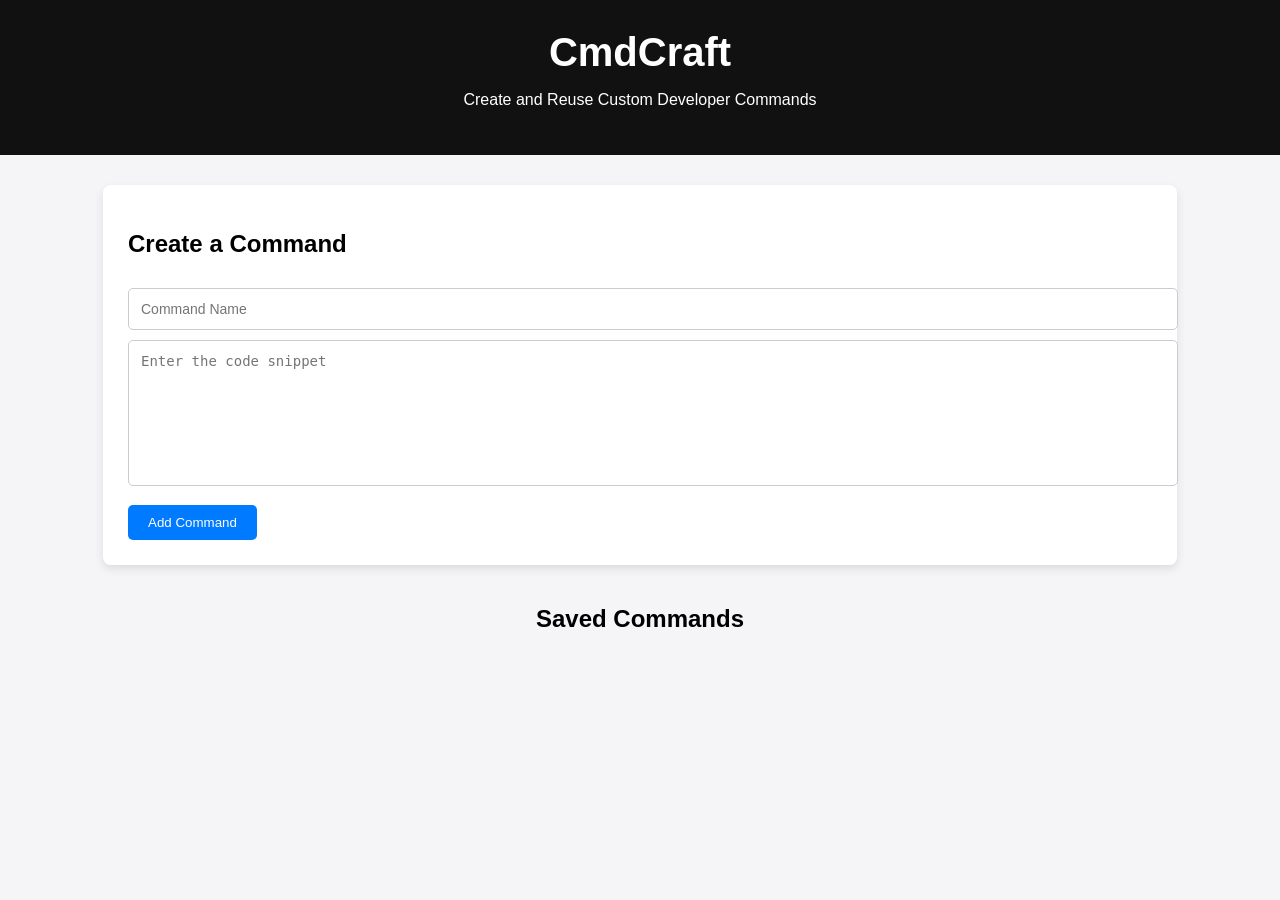
==== index.html @ fdf19cbe "add all project files" ====
<!DOCTYPE html>
<html lang="en">
<head>
    <meta charset="UTF-8">
    <meta name="viewport" content="width=device-width, initial-scale=1.0">
    <title>Document</title>
    <link rel="stylesheet" href="style.css">
</head>
<body>

<header>
<h1>CmdCraft</h1>
<p>Create and Reuse Custom Developer Commands</p>
</header>

<section class="form-section">

<h2>Create a Command</h2>

<input id="commandName" type="text" placeholder="Command Name">

<textarea id="commandCode" placeholder="Enter the code snippet"></textarea>

<button onclick="addCommand()">Add Command</button>

</section>


<section>

<h2 class="title">Saved Commands</h2>

<div id="commandList" class="grid"></div>

</section>


    <script src="script.js"></script>
</body>
</html>
---- style.css ----
body{
font-family: Arial, Helvetica, sans-serif;
margin:0;
background:#f5f5f7;
}

header{
background:#111;
color:white;
text-align:center;
padding:30px;
}

header h1{
margin:0;
font-size:40px;
}

.form-section{
width:80%;
margin:auto;
background:white;
padding:25px;
margin-top:30px;
border-radius:8px;
box-shadow:0 4px 10px rgba(0,0,0,0.1);
}

input,textarea{
width:100%;
padding:12px;
margin-top:10px;
border:1px solid #ccc;
border-radius:5px;
font-size:14px;
}

textarea{
height:120px;
resize:none;
}

button{
margin-top:15px;
padding:10px 20px;
background:#007bff;
border:none;
color:white;
border-radius:5px;
cursor:pointer;
}

button:hover{
background:#0056b3;
}

.title{
text-align:center;
margin-top:40px;
}

.grid{
width:85%;
margin:auto;
display:grid;
grid-template-columns:repeat(auto-fit,minmax(250px,1fr));
gap:20px;
margin-top:30px;
}

.card{
background:white;
padding:20px;
border-radius:8px;
box-shadow:0 3px 8px rgba(0,0,0,0.1);
}

.card h3{
margin-top:0;
}

.code{
background:#f0f0f0;
padding:10px;
border-radius:5px;
font-family:monospace;
white-space:pre-wrap;
margin-top:10px;
}

.card button{
margin-right:10px;
background:#28a745;
}

.delete{
background:#dc3545;
}
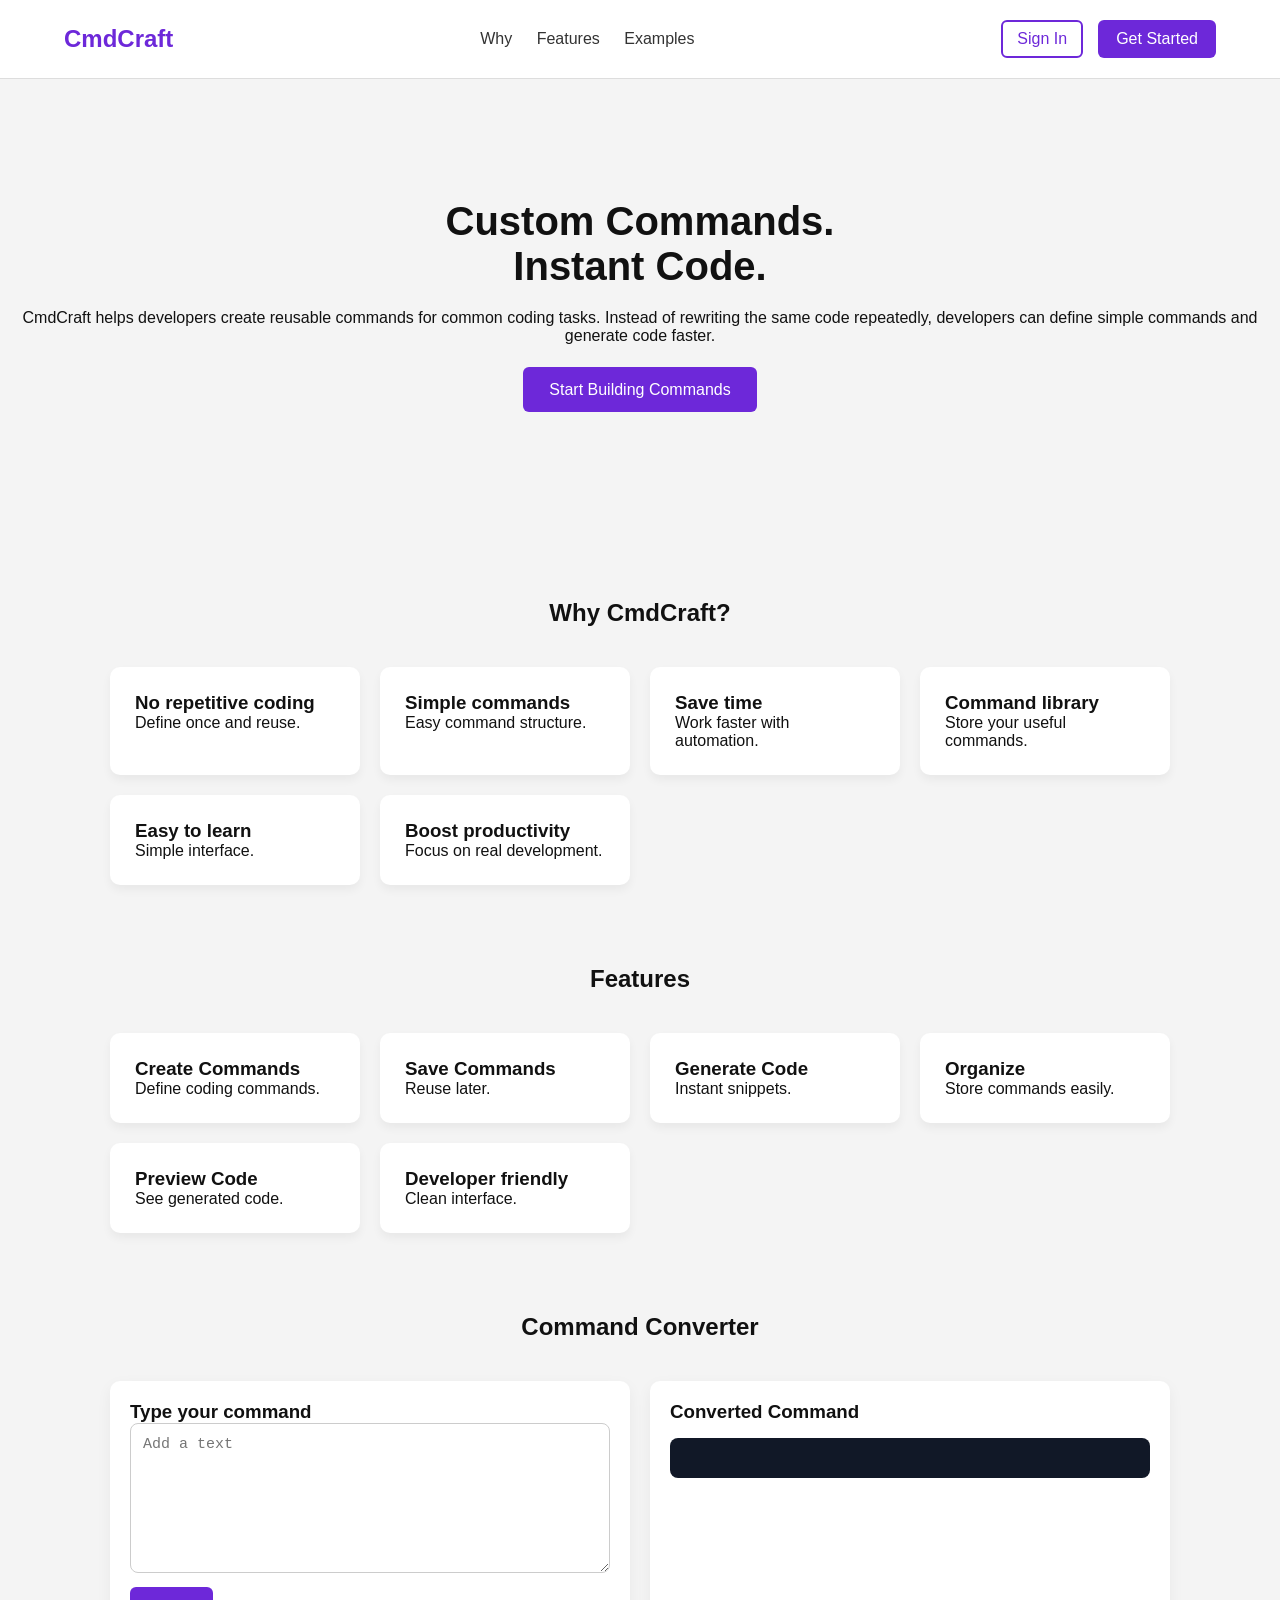
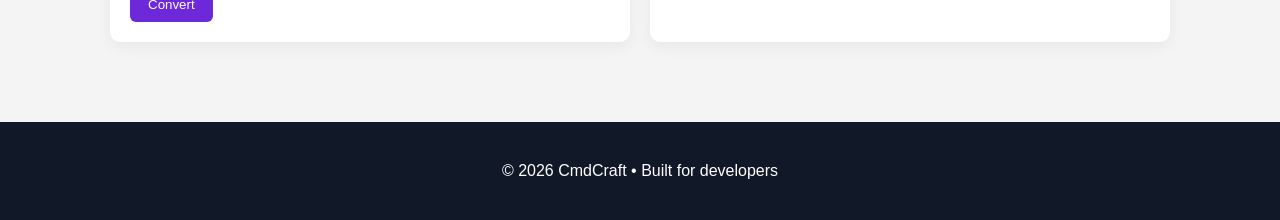
==== commit 063fae0e: "move files to root" ====
--- a/index.html
+++ b/index.html
@@ -1,40 +1,93 @@
 <!DOCTYPE html>
 <html lang="en">
 <head>
-    <meta charset="UTF-8">
-    <meta name="viewport" content="width=device-width, initial-scale=1.0">
-    <title>Document</title>
-    <link rel="stylesheet" href="style.css">
+  <meta charset="UTF-8">
+  <meta name="viewport" content="width=device-width, initial-scale=1.0">
+  <title>CmdCraft - Custom Commands</title>
+  <link rel="preconnect" href="https://fonts.googleapis.com">
+  <link rel="stylesheet" href="style.css">
 </head>
 <body>
 
 <header>
-<h1>CmdCraft</h1>
-<p>Create and Reuse Custom Developer Commands</p>
+  <a href="index.html" class="logo" onclick="window.scrollTo(0,0)">CmdCraft</a>
+  <nav>
+    <a href="#why">Why</a>
+    <a href="#features">Features</a>
+    <a href="#commands">Examples</a>
+  </nav>
+  <div class="actions">
+    <a href="auth.html" class="signin-link">Sign In</a>
+    <a href="auth.html" class="btn" style="text-decoration: none;">Get Started</a>
+  </div>
 </header>
 
-<section class="form-section">
-
-<h2>Create a Command</h2>
-
-<input id="commandName" type="text" placeholder="Command Name">
-
-<textarea id="commandCode" placeholder="Enter the code snippet"></textarea>
-
-<button onclick="addCommand()">Add Command</button>
-
+<section class="hero">
+  <h1>Custom Commands.<br>Instant Code.</h1>
+  <p>
+    CmdCraft helps developers create reusable commands for common coding tasks.
+    Instead of rewriting the same code repeatedly, developers can define simple
+    commands and generate code faster.
+  </p>
+  <br><br>
+  <a href="auth.html" class="btn large" style="text-decoration: none;">Start Building Commands</a>
 </section>
 
-
-<section>
-
-<h2 class="title">Saved Commands</h2>
-
-<div id="commandList" class="grid"></div>
-
+<section id="why" class="section">
+  <h2>Why CmdCraft?</h2>
+  <div class="grid">
+    <div class="card"><h3>No repetitive coding</h3><p>Define once and reuse.</p></div>
+    <div class="card"><h3>Simple commands</h3><p>Easy command structure.</p></div>
+    <div class="card"><h3>Save time</h3><p>Work faster with automation.</p></div>
+    <div class="card"><h3>Command library</h3><p>Store your useful commands.</p></div>
+    <div class="card"><h3>Easy to learn</h3><p>Simple interface.</p></div>
+    <div class="card"><h3>Boost productivity</h3><p>Focus on real development.</p></div>
+  </div>
 </section>
 
+<section id="features" class="section">
+  <h2>Features</h2>
+  <div class="grid">
+    <div class="card"><h3>Create Commands</h3><p>Define coding commands.</p></div>
+    <div class="card"><h3>Save Commands</h3><p>Reuse later.</p></div>
+    <div class="card"><h3>Generate Code</h3><p>Instant snippets.</p></div>
+    <div class="card"><h3>Organize</h3><p>Store commands easily.</p></div>
+    <div class="card"><h3>Preview Code</h3><p>See generated code.</p></div>
+    <div class="card"><h3>Developer friendly</h3><p>Clean interface.</p></div>
+  </div>
+</section>
 
-    <script src="script.js"></script>
+<section id="commands" class="section">
+  <h2>Command Converter</h2>
+  <div class="workspace">
+    <div class="workspace-box">
+      <h3>Type your command</h3>
+      <textarea id="commandInput" placeholder="Add a text"></textarea>
+      <button class="btn" onclick="convertCommand()">Convert</button>
+    </div>
+
+    <div class="workspace-box">
+      <h3>Converted Command</h3>
+      <pre id="ni"></pre>
+    </div>
+  </div>
+</section>
+
+<footer>
+  <p>© 2026 CmdCraft • Built for developers</p>
+</footer>
+
+<button id="topBtn" onclick="scrollTopPage()">↑</button>
+
+<script src="script.js"></script>
+
+<script>
+
+function convertCommand() {
+  let text = document.getElementById("commandInput").value;
+  document.getElementById("ni").innerText = "document.getElementById('ni').innerText='groupwork'";
+}
+</script>
+
 </body>
 </html>
--- a/style.css
+++ b/style.css
@@ -1,98 +1,196 @@
-body{
-font-family: Arial, Helvetica, sans-serif;
-margin:0;
-background:#f5f5f7;
+* {
+  margin: 0;
+  padding: 0;
+  box-sizing: border-box;
+  font-family: Arial, sans-serif;
 }
 
-header{
-background:#111;
-color:white;
-text-align:center;
-padding:30px;
+body {
+  background: #f4f4f4;
+  color: #111;
 }
 
-header h1{
-margin:0;
-font-size:40px;
+header {
+  display: flex;
+  justify-content: space-between;
+  align-items: center;
+  padding: 20px 5%;
+  background: white;
+  border-bottom: 1px solid #ddd;
+  position: sticky;
+  top: 0;
+  z-index: 1000;
 }
 
-.form-section{
-width:80%;
-margin:auto;
-background:white;
-padding:25px;
-margin-top:30px;
-border-radius:8px;
-box-shadow:0 4px 10px rgba(0,0,0,0.1);
+.logo {
+  font-size: 24px;
+  font-weight: bold;
+  color: #6d28d9;
+  text-decoration: none;
+  cursor: pointer;
 }
 
-input,textarea{
-width:100%;
-padding:12px;
-margin-top:10px;
-border:1px solid #ccc;
-border-radius:5px;
-font-size:14px;
+nav a {
+  margin: 0 10px;
+  text-decoration: none;
+  color: #333;
 }
 
-textarea{
-height:120px;
-resize:none;
+.actions {
+  display: flex;
+  gap: 15px;
 }
 
-button{
-margin-top:15px;
-padding:10px 20px;
-background:#007bff;
-border:none;
-color:white;
-border-radius:5px;
-cursor:pointer;
+.signin-link {
+  padding: 8px 14px;
+  border-radius: 6px;
+  border: 2px solid #6d28d9;
+  text-decoration: none;
+  color: #6d28d9;
 }
 
-button:hover{
-background:#0056b3;
+.btn {
+  background: #6d28d9;
+  color: white;
+  padding: 10px 18px;
+  border: none;
+  border-radius: 6px;
+  cursor: pointer;
+  transition: all 0.2s;
 }
 
-.title{
-text-align:center;
-margin-top:40px;
+.btn:hover {
+  background: #5816b0;
+  transform: scale(1.05);
 }
 
-.grid{
-width:85%;
-margin:auto;
-display:grid;
-grid-template-columns:repeat(auto-fit,minmax(250px,1fr));
-gap:20px;
-margin-top:30px;
+.btn.large {
+  padding: 14px 26px;
 }
 
-.card{
-background:white;
-padding:20px;
-border-radius:8px;
-box-shadow:0 3px 8px rgba(0,0,0,0.1);
+.btn.outline {
+  background: white;
+  color: #6d28d9;
+  border: 2px solid #6d28d9;
 }
 
-.card h3{
-margin-top:0;
+.hero {
+  text-align: center;
+  padding: 120px 20px;
 }
 
-.code{
-background:#f0f0f0;
-padding:10px;
-border-radius:5px;
-font-family:monospace;
-white-space:pre-wrap;
-margin-top:10px;
+.hero.small {
+  padding: 60px 20px;
 }
 
-.card button{
-margin-right:10px;
-background:#28a745;
+.hero h1 {
+  font-size: 40px;
+  margin-bottom: 20px;
 }
 
-.delete{
-background:#dc3545;
+.section {
+  max-width: 1100px;
+  margin: 80px auto;
+  padding: 0 20px;
+}
+
+.section h2 {
+  text-align: center;
+  margin-bottom: 40px;
+}
+
+.grid {
+  display: grid;
+  grid-template-columns: repeat(auto-fit, minmax(250px, 1fr));
+  gap: 20px;
+}
+
+.card {
+  background: white;
+  padding: 25px;
+  border-radius: 10px;
+  box-shadow: 0 5px 10px rgba(0,0,0,0.05);
+  transition: all 0.3s;
+}
+
+.card:hover {
+  transform: translateY(-5px);
+  box-shadow: 0 8px 20px rgba(0,0,0,0.1);
+}
+
+.card.highlight {
+  border: 2px solid #6d28d9;
+}
+
+pre {
+  background: #111827;
+  color: white;
+  padding: 20px;
+  border-radius: 8px;
+  margin-top: 15px;
+  overflow: auto;
+}
+
+footer {
+  text-align: center;
+  padding: 40px;
+  background: #111827;
+  color: white;
+  margin-top: 60px;
+}
+
+#topBtn {
+  display: none;
+  position: fixed;
+  bottom: 30px;
+  right: 30px;
+  background: #6d28d9;
+  color: white;
+  border: none;
+  padding: 12px;
+  border-radius: 50%;
+  cursor: pointer;
+  transition: all 0.3s;
+}
+
+.workspace {
+  display: grid;
+  grid-template-columns: 1fr 1fr;
+  gap: 20px;
+}
+
+.workspace-box {
+  background: #fff;
+  padding: 20px;
+  border-radius: 10px;
+  box-shadow: 0 5px 15px rgba(0,0,0,0.05);
+}
+
+.workspace-box textarea {
+  width: 100%;
+  height: 150px;
+  margin-bottom: 10px;
+  padding: 12px;
+  border: 1px solid #ccc;
+  border-radius: 8px;
+  font-family: monospace;
+  font-size: 15px;
+}
+
+.workspace-buttons {
+  display: flex;
+  gap: 10px;
+}
+
+@media (max-width: 800px) {
+  .workspace {
+    grid-template-columns: 1fr;
+  }
+  .hero h1 {
+    font-size: 30px;
+  }
+  header {
+    flex-direction: column;
+    gap: 10px;
+  }
 }
